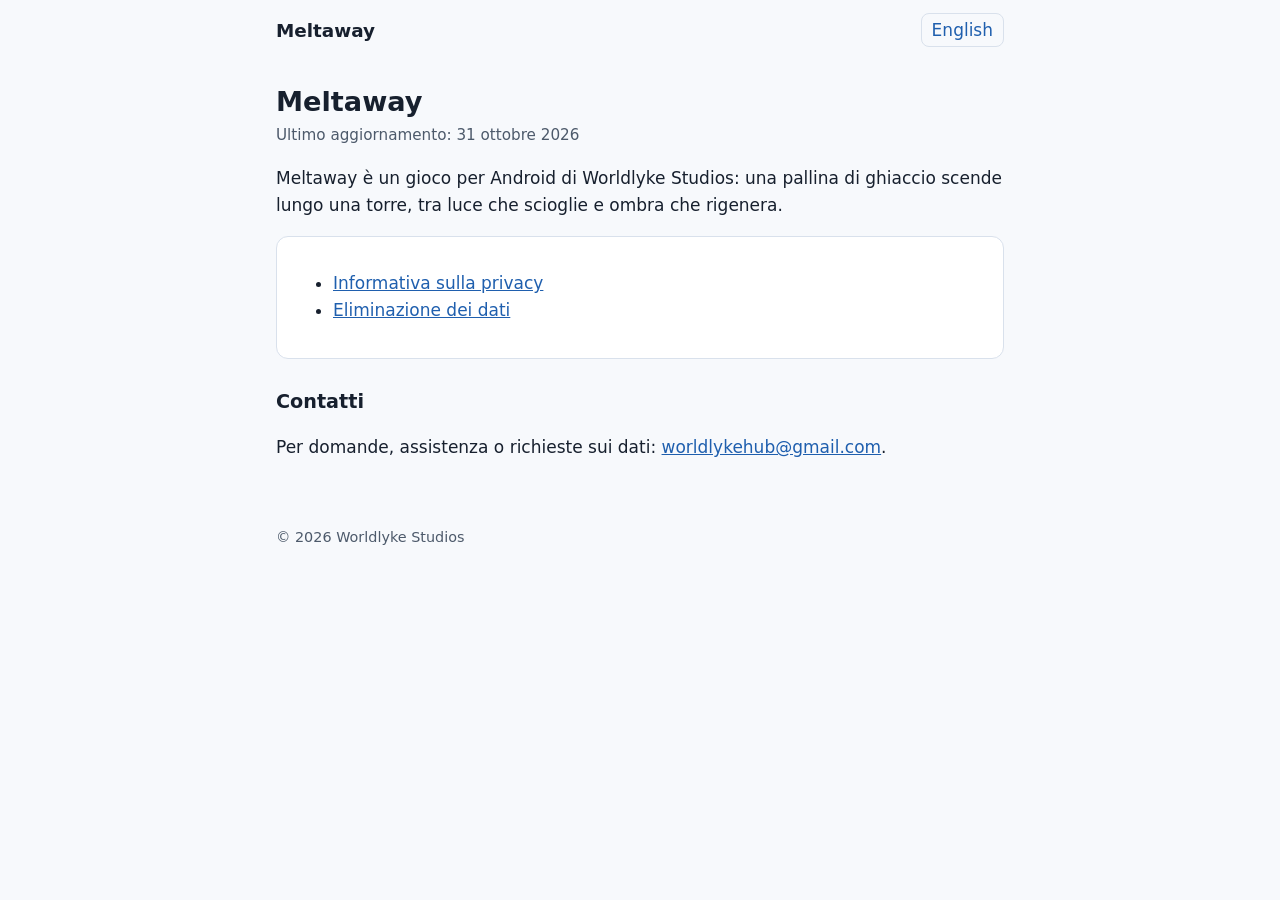
==== index.html @ 27e92e36 "Add files via upload" ====
<!doctype html>
<html lang="it">
<head>
<meta charset="utf-8">
<meta name="viewport" content="width=device-width, initial-scale=1">
<title>Meltaway</title>
<link rel="stylesheet" href="style.css">
<link rel="alternate" hreflang="en" href="en/">
</head>
<body>
<header class="top">
  <a class="home" href="./">Meltaway</a>
  <nav class="lang"><a href="en/" hreflang="en" lang="en">English</a></nav>
</header>
<main>
  <h1>Meltaway</h1>
  <p class="updated">Ultimo aggiornamento: 31 ottobre 2026</p>
  <p>Meltaway è un gioco per Android di Worldlyke Studios: una pallina di ghiaccio scende lungo una torre, tra luce che scioglie e ombra che rigenera.</p>
  <div class="card">
    <ul>
      <li><a href="privacy/">Informativa sulla privacy</a></li>
      <li><a href="delete-data/">Eliminazione dei dati</a></li>
    </ul>
  </div>
  <h2>Contatti</h2>
  <p>Per domande, assistenza o richieste sui dati: <a href="mailto:worldlykehub@gmail.com">worldlykehub@gmail.com</a>.</p>
</main>
<footer>© 2026 Worldlyke Studios</footer>
</body>
</html>
---- style.css ----
/* Meltaway: pagine informative. Un solo foglio di stile, nessuno script. */
:root {
  --bg: #f7f9fc;
  --text: #17202e;
  --muted: #4d5a6b;
  --accent: #1f5fae;
  --card: #ffffff;
  --border: #d9e1ec;
  --todo-bg: #ffe066;
  --todo-text: #3a2a00;
}
@media (prefers-color-scheme: dark) {
  :root {
    --bg: #0e1522;
    --text: #e8eef7;
    --muted: #a9b6c8;
    --accent: #8cc2ff;
    --card: #162033;
    --border: #2a3953;
  }
}
* { box-sizing: border-box; }
html { -webkit-text-size-adjust: 100%; }
body {
  margin: 0;
  background: var(--bg);
  color: var(--text);
  font: 17px/1.6 system-ui, -apple-system, "Segoe UI", Roboto, sans-serif;
}
main { max-width: 760px; margin: 0 auto; padding: 16px 16px 48px; }
header.top {
  display: flex; justify-content: space-between; align-items: center; gap: 12px;
  max-width: 760px; margin: 0 auto; padding: 16px;
}
header.top a.home { font-weight: 700; color: var(--text); text-decoration: none; font-size: 1.15rem; }
nav.lang a { padding: 6px 10px; border: 1px solid var(--border); border-radius: 8px; text-decoration: none; }
h1 { font-size: 1.7rem; line-height: 1.25; margin: 8px 0 4px; }
h2 { font-size: 1.2rem; margin: 28px 0 8px; }
p, li { color: var(--text); }
.updated { color: var(--muted); font-size: 0.95rem; margin-top: 0; }
a { color: var(--accent); }
.card { background: var(--card); border: 1px solid var(--border); border-radius: 12px; padding: 16px; margin: 16px 0; }
table { width: 100%; border-collapse: collapse; font-size: 0.95rem; }
th, td { text-align: left; vertical-align: top; padding: 8px 6px; border-bottom: 1px solid var(--border); }
th { color: var(--muted); font-weight: 600; }
.table-wrap { overflow-x: auto; }
mark.segnaposto { background: var(--todo-bg); color: var(--todo-text); padding: 0 3px; border-radius: 3px; font-weight: 600; }
footer { max-width: 760px; margin: 0 auto; padding: 0 16px 32px; color: var(--muted); font-size: 0.9rem; }
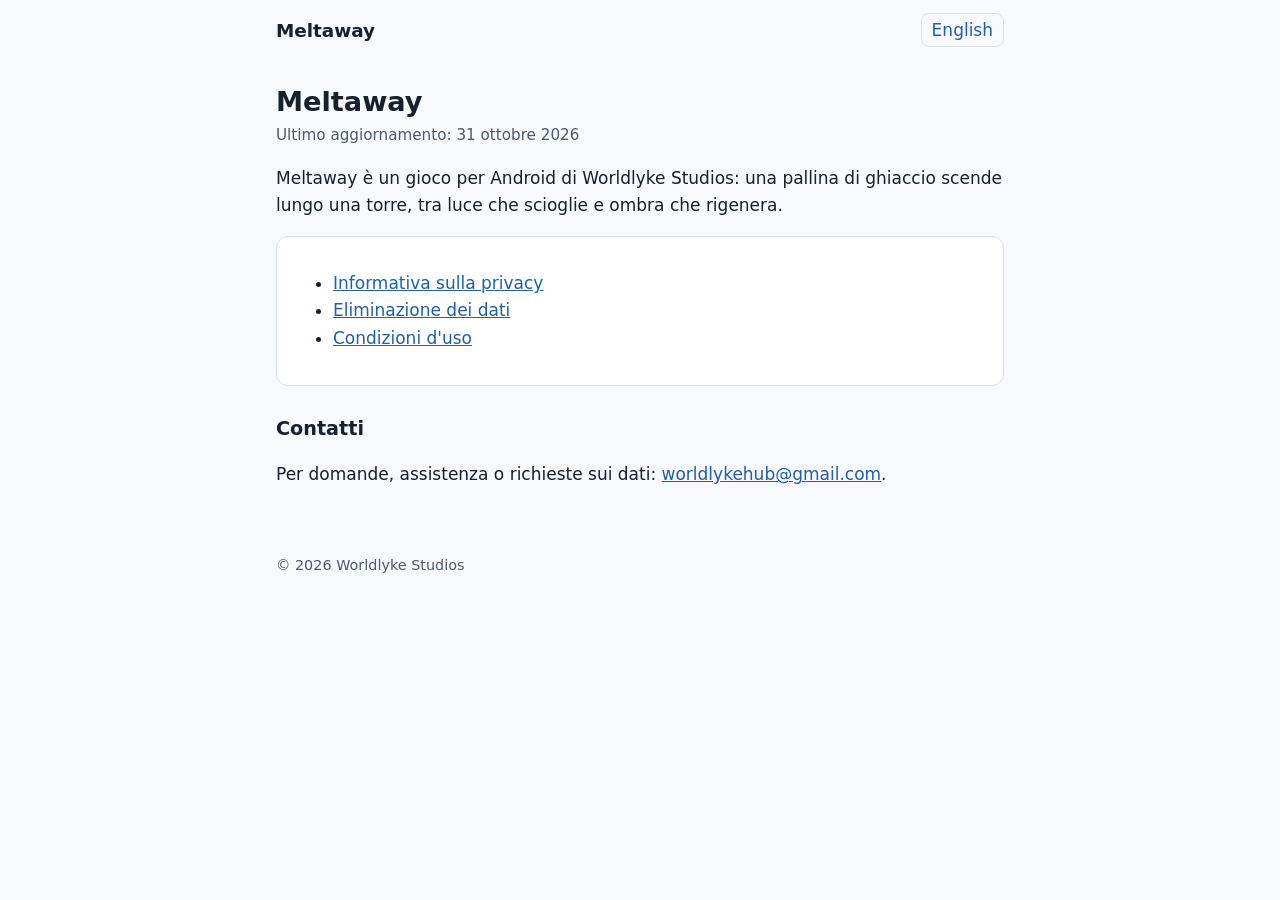
==== commit eda2edac: "Add files via upload" ====
--- a/index.html
+++ b/index.html
@@ -20,6 +20,7 @@
     <ul>
       <li><a href="privacy/">Informativa sulla privacy</a></li>
       <li><a href="delete-data/">Eliminazione dei dati</a></li>
+      <li><a href="terms/">Condizioni d'uso</a></li>
     </ul>
   </div>
   <h2>Contatti</h2>
